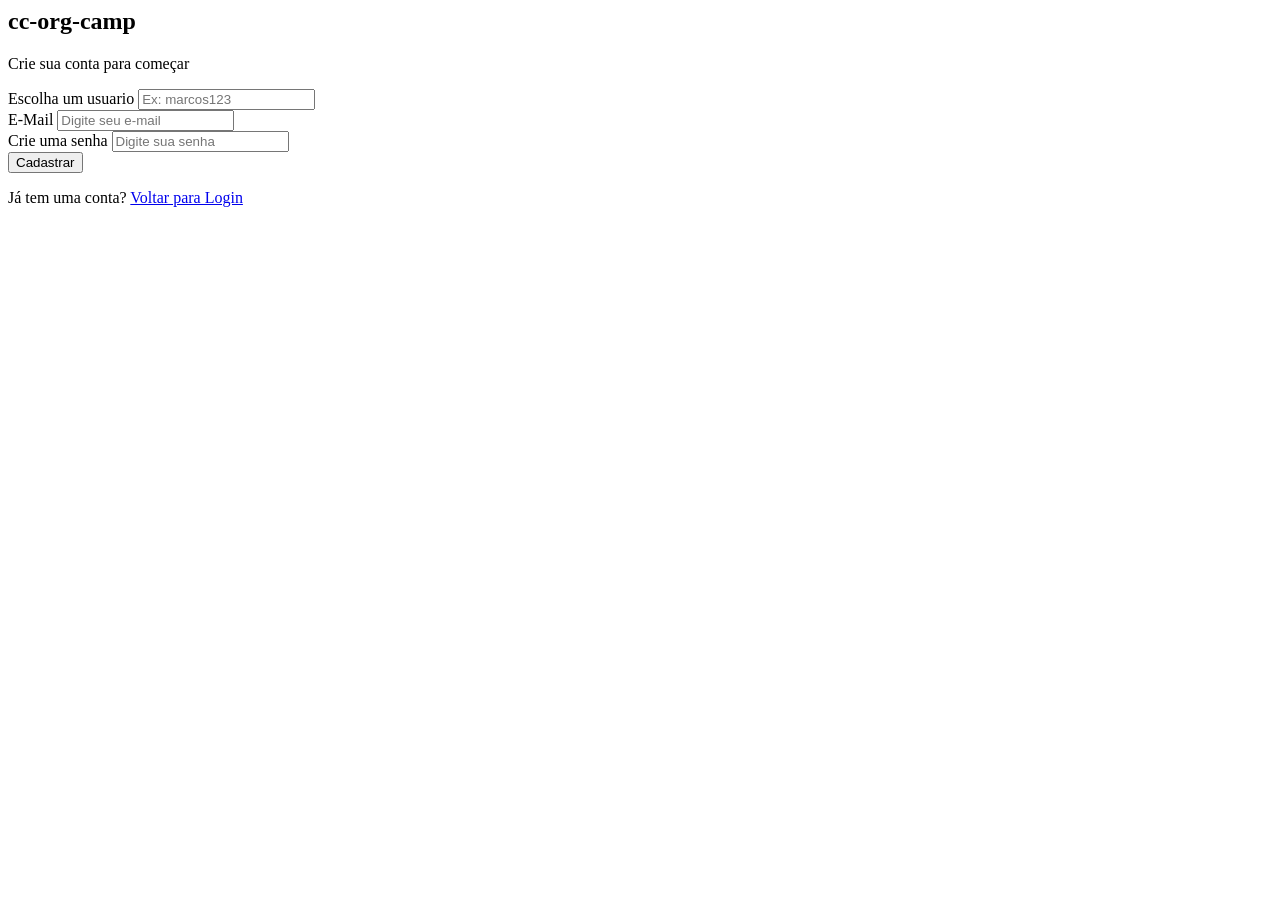
==== cadastro.html @ 072666b6 "Criação da tela de cadastro e pequenas correções no index" ====
<html lang="pt-BR">
<head>
    <meta charset="UTF-8">
    <meta name="viewport" content="width=device-width, initial-scale=1.0">
    <title>Cadastro - CC-ORG-CAMP</title>
</head>
<body>

    <main class="cadastro-container">

        <section class="cadastro-card">
             <header class="cabecalho-login">
            <H1 class="titulo-login">cc-org-camp</H1>
            <p class="subtitulo-login">Crie sua conta para começar</p> 
        </header>

        <form id="formulario-cadastro" class="formulario-cadastro">
            <div class´="grupo-campo">
                <label for="novo-usuario" class="legenda-campo">Escolha um usuario</label>
                <input 
                    type="text"
                    id="novo-usuario"
                    name="novo-usuario"
                    class="entrada-campo"
                    placeholder="Ex: marcos123"
                    required
                >
            </div>

            <div class="grupo-campo">
                <label for="email" class="legenda-campo">E-Mail</label>
                <input 
                    type="email"
                    id="email"
                    name="email"
                    class="entrada-campo"
                    placeholder="Digite seu e-mail"
                    required
                >
            </div>

            <div class="grupo-campo">
                <label for="nova senha" class="legenda-campo">Crie uma senha</label>
                <input
                    type="password"
                    id="nova-sennha"
                    name="nova-senha"
                    class="entrada-campo"
                    placeholder="Digite sua senha"
                    required                   
                >
            </div>

            <button type="submit" class="botao-entrar">Cadastrar</button>
        </form>

        <footer class="rodape-login">
            <p>Já tem uma conta? <a href="index.html" class="link-cadastro">Voltar para Login</a></p>
        </footer>

        </section>

    </main>
    
</body>
</html>
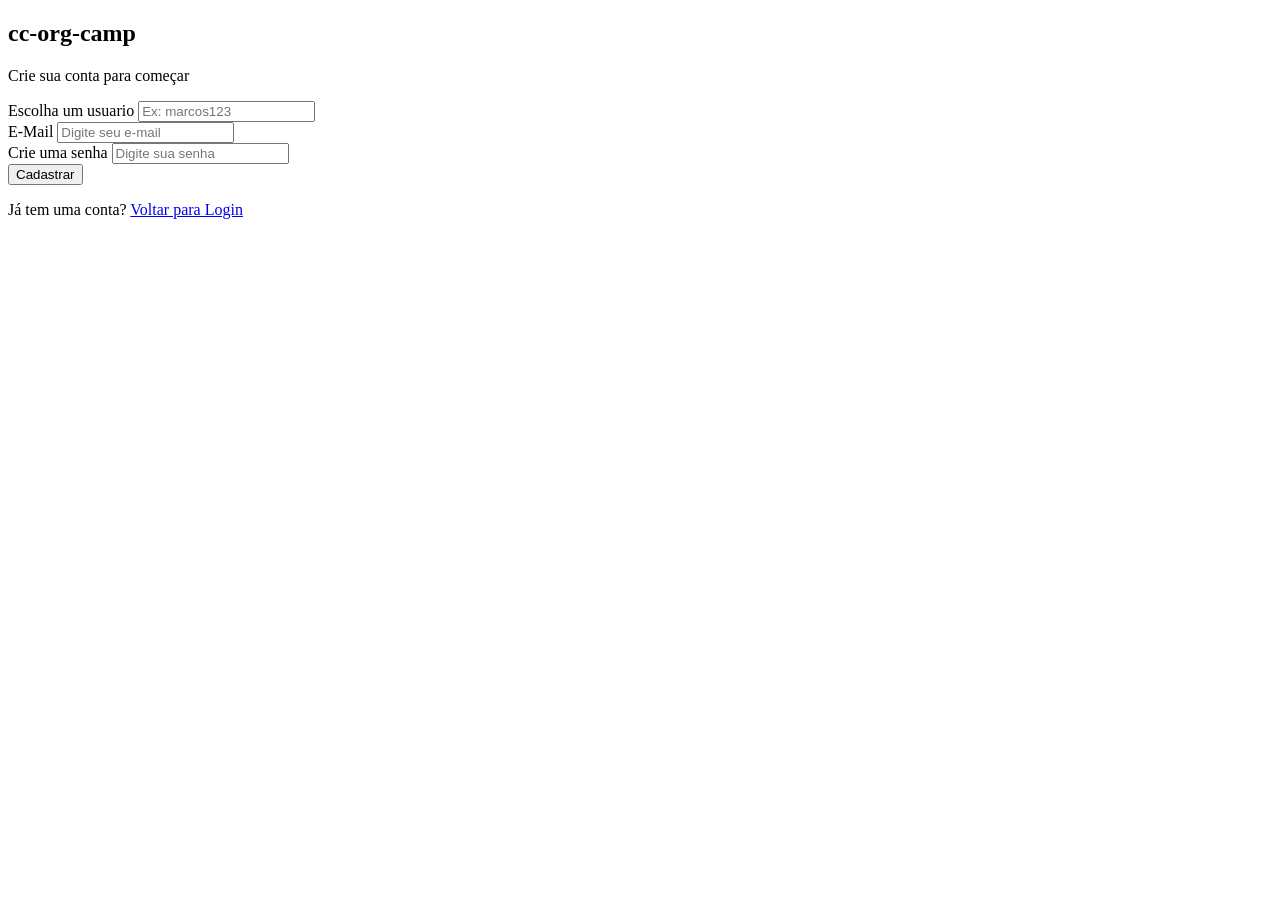
==== commit 0a030547: "Criação da estrutura HTML da Home" ====
--- a/cadastro.html
+++ b/cadastro.html
@@ -1,3 +1,4 @@
+<!DOCTYPE html>
 <html lang="pt-BR">
 <head>
     <meta charset="UTF-8">
@@ -9,54 +10,54 @@
     <main class="cadastro-container">
 
         <section class="cadastro-card">
-             <header class="cabecalho-login">
-            <H1 class="titulo-login">cc-org-camp</H1>
-            <p class="subtitulo-login">Crie sua conta para começar</p> 
-        </header>
+                <header class="cabecalho-login">
+                <H1 class="titulo-login">cc-org-camp</H1>
+                <p class="subtitulo-login">Crie sua conta para começar</p> 
+            </header>
 
-        <form id="formulario-cadastro" class="formulario-cadastro">
-            <div class´="grupo-campo">
-                <label for="novo-usuario" class="legenda-campo">Escolha um usuario</label>
-                <input 
-                    type="text"
-                    id="novo-usuario"
-                    name="novo-usuario"
-                    class="entrada-campo"
-                    placeholder="Ex: marcos123"
-                    required
-                >
-            </div>
+            <form id="formulario-cadastro" class="formulario-cadastro">
+                <div class="grupo-campo">
+                    <label for="novo-usuario" class="legenda-campo">Escolha um usuario</label>
+                    <input 
+                        type="text"
+                        id="novo-usuario"
+                        name="novo-usuario"
+                        class="entrada-campo"
+                        placeholder="Ex: marcos123"
+                        required
+                    >
+                </div>
 
-            <div class="grupo-campo">
-                <label for="email" class="legenda-campo">E-Mail</label>
-                <input 
-                    type="email"
-                    id="email"
-                    name="email"
-                    class="entrada-campo"
-                    placeholder="Digite seu e-mail"
-                    required
-                >
-            </div>
+                <div class="grupo-campo">
+                    <label for="email" class="legenda-campo">E-Mail</label>
+                    <input 
+                        type="email"
+                        id="email"
+                        name="email"
+                        class="entrada-campo"
+                        placeholder="Digite seu e-mail"
+                        required
+                    >
+                </div>
 
-            <div class="grupo-campo">
-                <label for="nova senha" class="legenda-campo">Crie uma senha</label>
-                <input
-                    type="password"
-                    id="nova-sennha"
-                    name="nova-senha"
-                    class="entrada-campo"
-                    placeholder="Digite sua senha"
-                    required                   
-                >
-            </div>
+                <div class="grupo-campo">
+                    <label for="nova-senha" class="legenda-campo">Crie uma senha</label>
+                    <input
+                        type="password"
+                        id="nova-senha"
+                        name="nova-senha"
+                        class="entrada-campo"
+                        placeholder="Digite sua senha"
+                        required                   
+                    >
+                </div>
 
-            <button type="submit" class="botao-entrar">Cadastrar</button>
-        </form>
+                <button type="submit" class="botao-entrar">Cadastrar</button>
+            </form>
 
-        <footer class="rodape-login">
-            <p>Já tem uma conta? <a href="index.html" class="link-cadastro">Voltar para Login</a></p>
-        </footer>
+            <footer class="rodape-login">
+                <p>Já tem uma conta? <a href="index.html" class="link-cadastro">Voltar para Login</a></p>
+            </footer>
 
         </section>
 
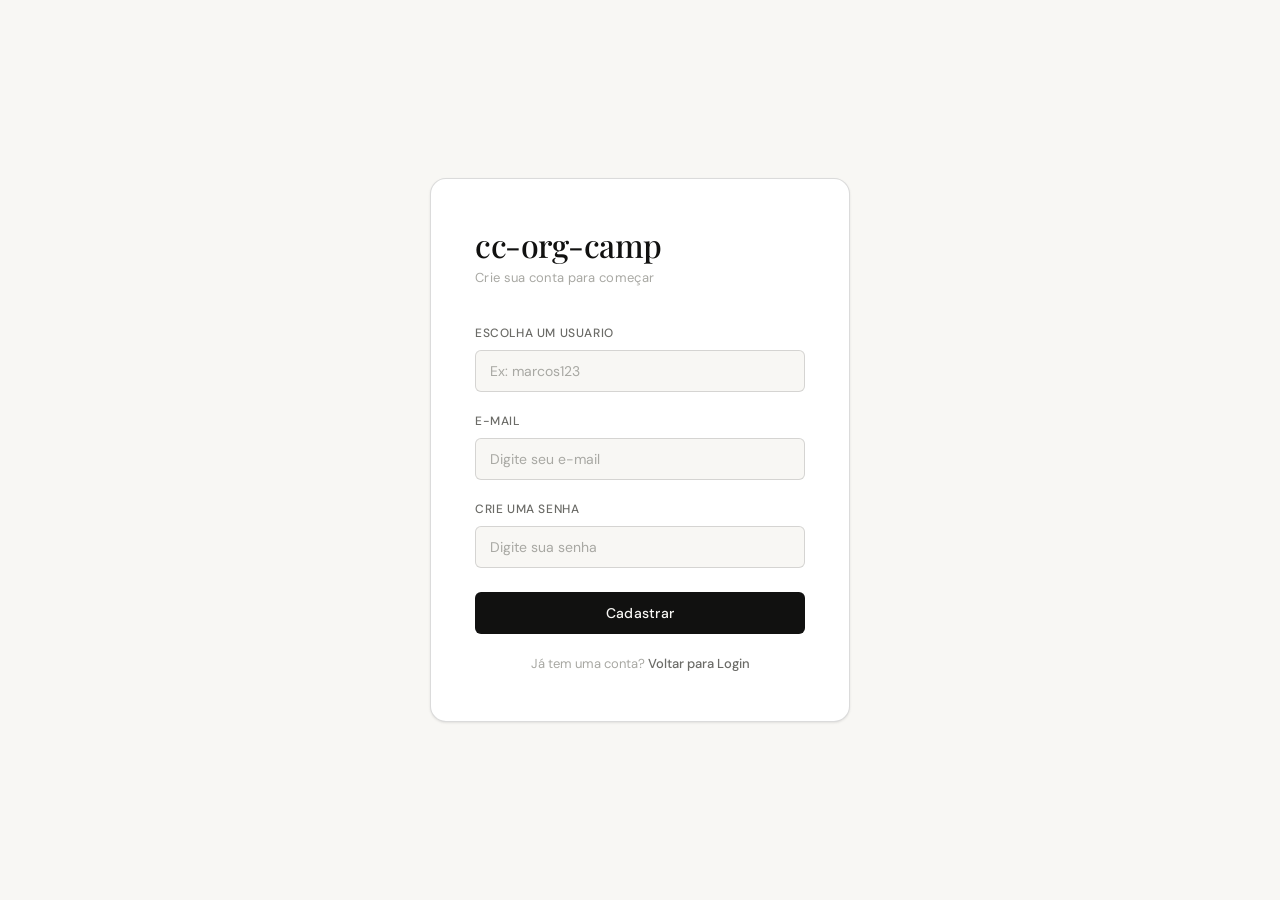
==== commit 9fc10133: "criação do arquivo style.css e adição de estilos básicos para o projeto, além de pequenas alterações" ====
--- a/cadastro.html
+++ b/cadastro.html
@@ -4,6 +4,11 @@
     <meta charset="UTF-8">
     <meta name="viewport" content="width=device-width, initial-scale=1.0">
     <title>Cadastro - CC-ORG-CAMP</title>
+
+    <link rel="stylesheet" href="assets/css/style.css">
+    <link rel="preconnect" href="https://fonts.googleapis.com">
+    <link rel="preconnect" href="https://fonts.gstatic.com" crossorigin>
+
 </head>
 <body>
 
--- a/assets/css/style.css
+++ b/assets/css/style.css
@@ -0,0 +1,628 @@
+/* ============================================================
+   CC-ORG-CAMP — DESIGN SYSTEM
+   Tipografia: Playfair Display (display) + DM Sans (UI) + DM Mono
+   Tema: Branco/cinza editorial, premium esportivo minimalista
+   ============================================================ */
+
+@import url('https://fonts.googleapis.com/css2?family=DM+Sans:wght@300;400;500&family=DM+Mono:wght@400;500&family=Playfair+Display:wght@500;600&display=swap');
+
+/* ===== DESIGN TOKENS ===== */
+:root {
+    /* Backgrounds */
+    --clr-bg-base:        #f8f7f4;
+    --clr-bg-surface:     #ffffff;
+    --clr-bg-input:       #f8f7f4;
+
+    /* Bordas */
+    --clr-border:         rgba(0, 0, 0, 0.08);
+    --clr-border-hover:   rgba(0, 0, 0, 0.14);
+    --clr-border-focus:   #111110;
+
+    /* Texto */
+    --clr-text-primary:   #111110;
+    --clr-text-secondary: #6b6b67;
+    --clr-text-muted:     #a8a8a3;
+
+    /* Acento único — preto */
+    --clr-accent:         #111110;
+    --clr-accent-hover:   #2a2a28;
+    --clr-accent-fg:      #f8f7f4;
+
+    /* Semânticas */
+    --clr-success:        #2e7d4f;
+    --clr-success-bg:     #edf7f1;
+    --clr-danger:         #a32d2d;
+    --clr-danger-bg:      rgba(163, 45, 45, 0.08);
+
+    /* Tipografia */
+    --font-display: 'Playfair Display', serif;
+    --font-ui:      'DM Sans', sans-serif;
+    --font-mono:    'DM Mono', monospace;
+
+    /* Bordas arredondadas */
+    --radius-sm:  6px;
+    --radius-md:  10px;
+    --radius-lg:  16px;
+
+    /* Transições */
+    --dur-fast:   120ms;
+    --dur-normal: 220ms;
+    --ease-out:   cubic-bezier(0.16, 1, 0.3, 1);
+
+    /* Sombra */
+    --shadow-card: 0 1px 3px rgba(0, 0, 0, 0.06), 0 1px 2px rgba(0, 0, 0, 0.04);
+}
+
+/* Dark mode */
+@media (prefers-color-scheme: dark) {
+    :root {
+        --clr-bg-base:        #111110;
+        --clr-bg-surface:     #1a1a18;
+        --clr-bg-input:       #111110;
+
+        --clr-border:         rgba(255, 255, 255, 0.08);
+        --clr-border-hover:   rgba(255, 255, 255, 0.13);
+        --clr-border-focus:   #f0ede8;
+
+        --clr-text-primary:   #f0ede8;
+        --clr-text-secondary: #8c8c88;
+        --clr-text-muted:     #555552;
+
+        --clr-accent:         #f0ede8;
+        --clr-accent-hover:   #ffffff;
+        --clr-accent-fg:      #111110;
+
+        --clr-success:        #5ec487;
+        --clr-success-bg:     rgba(46, 125, 79, 0.12);
+        --clr-danger:         #f09595;
+        --clr-danger-bg:      rgba(163, 45, 45, 0.15);
+    }
+}
+
+/* ===== RESET ===== */
+*, *::before, *::after {
+    margin: 0;
+    padding: 0;
+    box-sizing: border-box;
+}
+
+html {
+    scroll-behavior: smooth;
+    -webkit-font-smoothing: antialiased;
+    -moz-osx-font-smoothing: grayscale;
+    text-rendering: optimizeLegibility;
+}
+
+body {
+    background-color: var(--clr-bg-base);
+    color: var(--clr-text-primary);
+    font-family: var(--font-ui);
+    font-size: 16px;
+    line-height: 1.5;
+    min-height: 100vh;
+}
+
+/* ===== SCROLLBAR ===== */
+::-webkit-scrollbar { width: 6px; }
+::-webkit-scrollbar-track { background: transparent; }
+::-webkit-scrollbar-thumb {
+    background: var(--clr-border-hover);
+    border-radius: 99px;
+}
+
+/* ===== SELEÇÃO ===== */
+::selection {
+    background: var(--clr-text-primary);
+    color: var(--clr-bg-base);
+}
+
+/* ===================================================
+   LOGIN E CADASTRO
+   =================================================== */
+
+.login-container,
+.cadastro-container {
+    min-height: 100vh;
+    display: flex;
+    justify-content: center;
+    align-items: center;
+    padding: 24px;
+}
+
+.login-card,
+.cadastro-card {
+    width: 100%;
+    max-width: 420px;
+    background: var(--clr-bg-surface);
+    border: 0.5px solid var(--clr-border-hover);
+    border-radius: var(--radius-lg);
+    padding: 48px 44px;
+    box-shadow: var(--shadow-card);
+    animation: cardEntrada var(--dur-normal) var(--ease-out) both;
+}
+
+@keyframes cardEntrada {
+    from {
+        opacity: 0;
+        transform: translateY(16px);
+    }
+    to {
+        opacity: 1;
+        transform: translateY(0);
+    }
+}
+
+.cabecalho-login {
+    margin-bottom: 36px;
+}
+
+.titulo-login {
+    font-family: var(--font-display);
+    font-size: 2rem;
+    font-weight: 500;
+    color: var(--clr-text-primary);
+    letter-spacing: -0.5px;
+    line-height: 1.1;
+    margin-bottom: 6px;
+}
+
+.subtitulo-login {
+    font-family: var(--font-ui);
+    font-size: 13px;
+    font-weight: 400;
+    color: var(--clr-text-muted);
+    letter-spacing: 0.3px;
+}
+
+/* ===================================================
+   FORMULÁRIOS
+   =================================================== */
+
+.formulario-login,
+.formulario-cadastro {
+    display: flex;
+    flex-direction: column;
+    gap: 20px;
+}
+
+.grupo-campo {
+    display: flex;
+    flex-direction: column;
+    gap: 8px;
+}
+
+.legenda-campo {
+    font-family: var(--font-ui);
+    font-size: 12px;
+    font-weight: 500;
+    letter-spacing: 0.6px;
+    text-transform: uppercase;
+    color: var(--clr-text-secondary);
+}
+
+.entrada-campo {
+    padding: 11px 14px;
+    border-radius: var(--radius-sm);
+    border: 0.5px solid var(--clr-border-hover);
+    background: var(--clr-bg-input);
+    color: var(--clr-text-primary);
+    font-family: var(--font-ui);
+    font-size: 14px;
+    outline: none;
+    transition:
+        border-color var(--dur-fast) var(--ease-out),
+        box-shadow var(--dur-fast) var(--ease-out);
+}
+
+.entrada-campo::placeholder {
+    color: var(--clr-text-muted);
+}
+
+.entrada-campo:hover {
+    border-color: var(--clr-text-secondary);
+}
+
+.entrada-campo:focus {
+    border-color: var(--clr-border-focus);
+    box-shadow: 0 0 0 3px rgba(17, 17, 16, 0.07);
+}
+
+@media (prefers-color-scheme: dark) {
+    .entrada-campo:focus {
+        box-shadow: 0 0 0 3px rgba(240, 237, 232, 0.07);
+    }
+}
+
+/* Botão principal */
+.botao-entrar {
+    margin-top: 4px;
+    padding: 12px;
+    border: none;
+    border-radius: var(--radius-sm);
+    background: var(--clr-accent);
+    color: var(--clr-accent-fg);
+    font-family: var(--font-ui);
+    font-size: 14px;
+    font-weight: 500;
+    letter-spacing: 0.3px;
+    cursor: pointer;
+    transition:
+        background var(--dur-fast),
+        transform var(--dur-fast) var(--ease-out);
+}
+
+.botao-entrar:hover {
+    background: var(--clr-accent-hover);
+}
+
+.botao-entrar:active {
+    transform: scale(0.99);
+}
+
+/* Divisor com texto */
+.divisor-ou {
+    display: flex;
+    align-items: center;
+    gap: 12px;
+    margin: 4px 0;
+    color: var(--clr-text-muted);
+    font-size: 12px;
+}
+
+.divisor-ou::before,
+.divisor-ou::after {
+    content: '';
+    flex: 1;
+    height: 0.5px;
+    background: var(--clr-border);
+}
+
+.rodape-login {
+    margin-top: 20px;
+    text-align: center;
+    font-size: 13px;
+    color: var(--clr-text-muted);
+}
+
+.link-cadastro {
+    color: var(--clr-text-secondary);
+    text-decoration: none;
+    font-weight: 500;
+    transition: color var(--dur-fast);
+}
+
+.link-cadastro:hover {
+    color: var(--clr-text-primary);
+}
+
+/* ===================================================
+   HEADER / NAVEGAÇÃO
+   =================================================== */
+
+.cabecalho-topo {
+    position: sticky;
+    top: 0;
+    z-index: 100;
+    background: rgba(248, 247, 244, 0.85);
+    backdrop-filter: blur(16px);
+    -webkit-backdrop-filter: blur(16px);
+    padding: 0 40px;
+    height: 60px;
+    display: flex;
+    justify-content: space-between;
+    align-items: center;
+    border-bottom: 0.5px solid var(--clr-border);
+}
+
+@media (prefers-color-scheme: dark) {
+    .cabecalho-topo {
+        background: rgba(17, 17, 16, 0.85);
+    }
+}
+
+.logo-sistema h2 {
+    font-family: var(--font-display);
+    font-size: 1.25rem;
+    font-weight: 500;
+    color: var(--clr-text-primary);
+    letter-spacing: -0.3px;
+}
+
+.navegacao-usuario {
+    display: flex;
+    align-items: center;
+    gap: 16px;
+    font-size: 13px;
+    color: var(--clr-text-muted);
+}
+
+.botao-sair {
+    padding: 7px 14px;
+    border: 0.5px solid var(--clr-border-hover);
+    border-radius: var(--radius-sm);
+    background: transparent;
+    font-family: var(--font-ui);
+    font-size: 13px;
+    color: var(--clr-text-secondary);
+    text-decoration: none;
+    transition:
+        border-color var(--dur-fast),
+        color var(--dur-fast);
+}
+
+.botao-sair:hover {
+    border-color: var(--clr-text-secondary);
+    color: var(--clr-text-primary);
+}
+
+/* ===================================================
+   PAINEL PRINCIPAL
+   =================================================== */
+
+.conteudo-painel {
+    padding: 44px 40px;
+    max-width: 1200px;
+    margin: 0 auto;
+    animation: fadeSlide var(--dur-normal) var(--ease-out) both;
+}
+
+@keyframes fadeSlide {
+    from { opacity: 0; transform: translateY(10px); }
+    to   { opacity: 1; transform: translateY(0); }
+}
+
+.barra-acoes {
+    display: flex;
+    justify-content: space-between;
+    align-items: baseline;
+    margin-bottom: 32px;
+    gap: 16px;
+}
+
+.titulo-secao {
+    font-family: var(--font-display);
+    font-size: 2rem;
+    font-weight: 500;
+    color: var(--clr-text-primary);
+    letter-spacing: -0.3px;
+    line-height: 1;
+}
+
+.botao-criar-campeonato {
+    display: inline-flex;
+    align-items: center;
+    gap: 6px;
+    background: var(--clr-accent);
+    color: var(--clr-accent-fg);
+    text-decoration: none;
+    padding: 9px 18px;
+    border-radius: var(--radius-sm);
+    font-family: var(--font-ui);
+    font-size: 13px;
+    font-weight: 500;
+    letter-spacing: 0.2px;
+    transition:
+        background var(--dur-fast),
+        transform var(--dur-fast) var(--ease-out);
+}
+
+.botao-criar-campeonato:hover {
+    background: var(--clr-accent-hover);
+}
+
+.botao-criar-campeonato:active {
+    transform: scale(0.99);
+}
+
+/* ===================================================
+   GRID DE CAMPEONATOS
+   =================================================== */
+
+.divisor-listas {
+    display: grid;
+    grid-template-columns: repeat(auto-fit, minmax(320px, 1fr));
+    gap: 24px;
+}
+
+.bloco-campeonatos {
+    padding: 24px;
+    border-radius: var(--radius-md);
+    border: 0.5px solid var(--clr-border);
+    background: var(--clr-bg-surface);
+}
+
+/* Título dos blocos */
+.campeonato-andamento,
+.campeonato-concluido {
+    font-family: var(--font-ui);
+    font-size: 11px;
+    font-weight: 500;
+    letter-spacing: 1.2px;
+    text-transform: uppercase;
+    margin-bottom: 16px;
+    display: flex;
+    align-items: center;
+    gap: 8px;
+}
+
+.campeonato-andamento {
+    color: var(--clr-text-muted);
+}
+
+.campeonato-andamento::before {
+    content: '';
+    display: inline-block;
+    width: 6px;
+    height: 6px;
+    border-radius: 50%;
+    background: var(--clr-success);
+    animation: pulse 2s ease-in-out infinite;
+}
+
+@keyframes pulse {
+    0%, 100% { opacity: 1; transform: scale(1); }
+    50%       { opacity: 0.5; transform: scale(0.8); }
+}
+
+.campeonato-concluido {
+    color: var(--clr-text-muted);
+}
+
+.campeonato-concluido::before {
+    content: '';
+    display: inline-block;
+    width: 6px;
+    height: 6px;
+    border-radius: 50%;
+    background: var(--clr-text-muted);
+}
+
+.grade-campeonatos {
+    display: flex;
+    flex-direction: column;
+    gap: 8px;
+}
+
+/* ===================================================
+   CARD DE CAMPEONATO
+   =================================================== */
+
+.card-campeonato {
+    display: flex;
+    align-items: center;
+    justify-content: space-between;
+    padding: 14px 16px;
+    border-radius: var(--radius-md);
+    border: 0.5px solid var(--clr-border);
+    background: var(--clr-bg-base);
+    cursor: pointer;
+    text-decoration: none;
+    color: inherit;
+    transition:
+        border-color var(--dur-fast),
+        background var(--dur-fast);
+}
+
+.card-campeonato:hover {
+    border-color: var(--clr-border-hover);
+    background: var(--clr-bg-surface);
+}
+
+.card-campeonato .nome-campeonato {
+    font-family: var(--font-ui);
+    font-size: 14px;
+    font-weight: 500;
+    color: var(--clr-text-primary);
+    margin-bottom: 2px;
+}
+
+.card-campeonato .meta-campeonato {
+    font-size: 12px;
+    color: var(--clr-text-muted);
+    display: flex;
+    align-items: center;
+    gap: 10px;
+}
+
+/* Badges */
+.badge-status {
+    font-size: 11px;
+    font-weight: 500;
+    padding: 3px 10px;
+    border-radius: 99px;
+    letter-spacing: 0.3px;
+    white-space: nowrap;
+}
+
+.badge-ativo {
+    background: var(--clr-success-bg);
+    color: var(--clr-success);
+}
+
+.badge-concluido {
+    background: transparent;
+    color: var(--clr-text-muted);
+    border: 0.5px solid var(--clr-border-hover);
+}
+
+/* ===================================================
+   ESTADO VAZIO
+   =================================================== */
+
+.estado-vazio {
+    text-align: center;
+    padding: 32px 16px;
+    color: var(--clr-text-muted);
+    font-size: 13px;
+    border: 0.5px dashed var(--clr-border);
+    border-radius: var(--radius-md);
+}
+
+/* ===================================================
+   MENSAGENS
+   =================================================== */
+
+.mensagem-erro {
+    padding: 11px 14px;
+    border-radius: var(--radius-sm);
+    background: var(--clr-danger-bg);
+    border: 0.5px solid rgba(163, 45, 45, 0.2);
+    color: var(--clr-danger);
+    font-size: 13px;
+    font-family: var(--font-ui);
+}
+
+.mensagem-sucesso {
+    padding: 11px 14px;
+    border-radius: var(--radius-sm);
+    background: var(--clr-success-bg);
+    border: 0.5px solid rgba(46, 125, 79, 0.2);
+    color: var(--clr-success);
+    font-size: 13px;
+    font-family: var(--font-ui);
+}
+
+/* ===================================================
+   UTILITÁRIOS
+   =================================================== */
+
+.divisor {
+    border: none;
+    border-top: 0.5px solid var(--clr-border);
+    margin: 24px 0;
+}
+
+/* ===================================================
+   RESPONSIVO
+   =================================================== */
+
+
+
+/* ===================================================
+   ACESSIBILIDADE
+   =================================================== */
+
+@media (prefers-reduced-motion: reduce) {
+    *, *::before, *::after {
+        animation-duration: 0.01ms !important;
+        animation-iteration-count: 1 !important;
+        transition-duration: 0.01ms !important;
+    }
+}
+
+.sr-only {
+    position: absolute;
+    width: 1px;
+    height: 1px;
+    padding: 0;
+    margin: -1px;
+    overflow: hidden;
+    clip: rect(0, 0, 0, 0);
+    white-space: nowrap;
+    border: 0;
+}
+
+:focus-visible {
+    outline: 2px solid var(--clr-border-focus);
+    outline-offset: 3px;
+}
